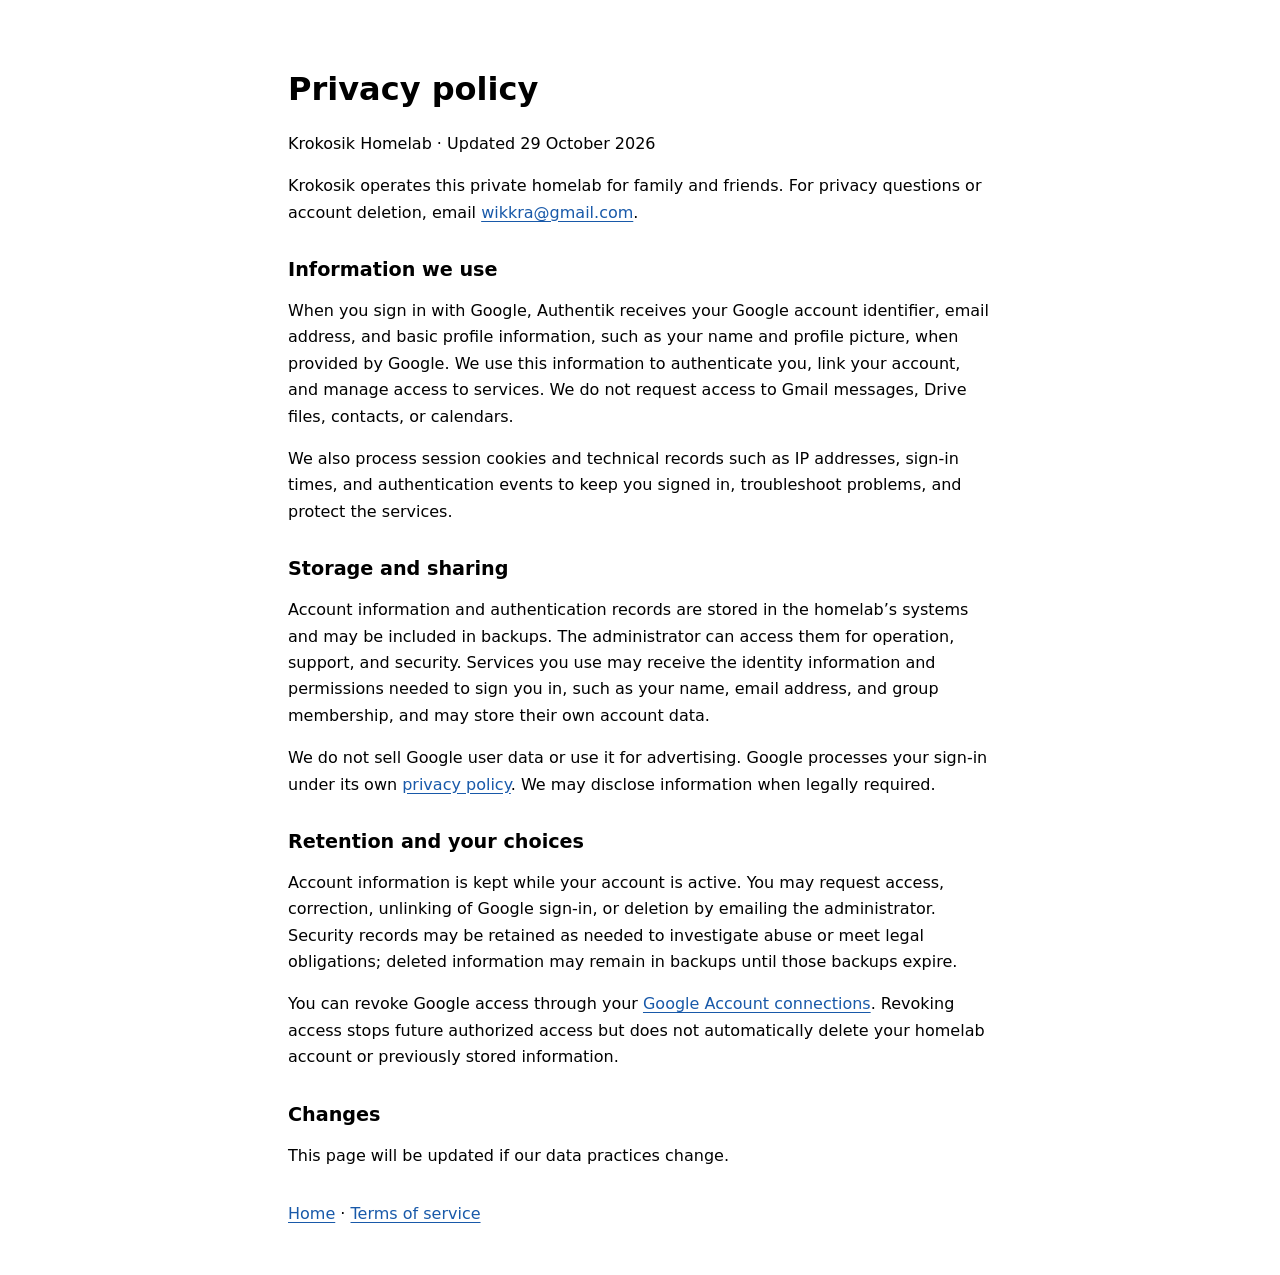
==== docs/oauth-pages/privacy.html @ 30c650ac "Add a homepage for google oauth" ====
<!doctype html>
<html lang="en">
<meta charset="utf-8">
<meta name="viewport" content="width=device-width, initial-scale=1">
<title>Privacy policy — Krokosik Homelab</title>
<link rel="stylesheet" href="style.css">
<main>
  <h1>Privacy policy</h1>
  <p>Krokosik Homelab · Updated 29 October 2026</p>
  <p>Krokosik operates this private homelab for family and friends. For privacy questions or account deletion, email <a href="mailto:wikkra@gmail.com">wikkra@gmail.com</a>.</p>
  <h2>Information we use</h2>
  <p>When you sign in with Google, Authentik receives your Google account identifier, email address, and basic profile information, such as your name and profile picture, when provided by Google. We use this information to authenticate you, link your account, and manage access to services. We do not request access to Gmail messages, Drive files, contacts, or calendars.</p>
  <p>We also process session cookies and technical records such as IP addresses, sign-in times, and authentication events to keep you signed in, troubleshoot problems, and protect the services.</p>
  <h2>Storage and sharing</h2>
  <p>Account information and authentication records are stored in the homelab’s systems and may be included in backups. The administrator can access them for operation, support, and security. Services you use may receive the identity information and permissions needed to sign you in, such as your name, email address, and group membership, and may store their own account data.</p>
  <p>We do not sell Google user data or use it for advertising. Google processes your sign-in under its own <a href="https://policies.google.com/privacy">privacy policy</a>. We may disclose information when legally required.</p>
  <h2>Retention and your choices</h2>
  <p>Account information is kept while your account is active. You may request access, correction, unlinking of Google sign-in, or deletion by emailing the administrator. Security records may be retained as needed to investigate abuse or meet legal obligations; deleted information may remain in backups until those backups expire.</p>
  <p>You can revoke Google access through your <a href="https://myaccount.google.com/connections">Google Account connections</a>. Revoking access stops future authorized access but does not automatically delete your homelab account or previously stored information.</p>
  <h2>Changes</h2>
  <p>This page will be updated if our data practices change.</p>
  <nav aria-label="Information"><a href="index.html">Home</a> · <a href="terms.html">Terms of service</a></nav>
</main>
</html>
---- docs/oauth-pages/style.css ----
:root { color-scheme: light dark; font-family: system-ui, sans-serif; line-height: 1.65; }
body { margin: 0; }
main { max-width: 44rem; margin: 0 auto; padding: 3rem 1.25rem; }
h1, h2 { line-height: 1.25; }
h2 { margin-top: 2rem; font-size: 1.2rem; }
a { color: light-dark(#1859a9, #9ecaff); text-underline-offset: .2em; }
nav { margin-top: 2rem; }
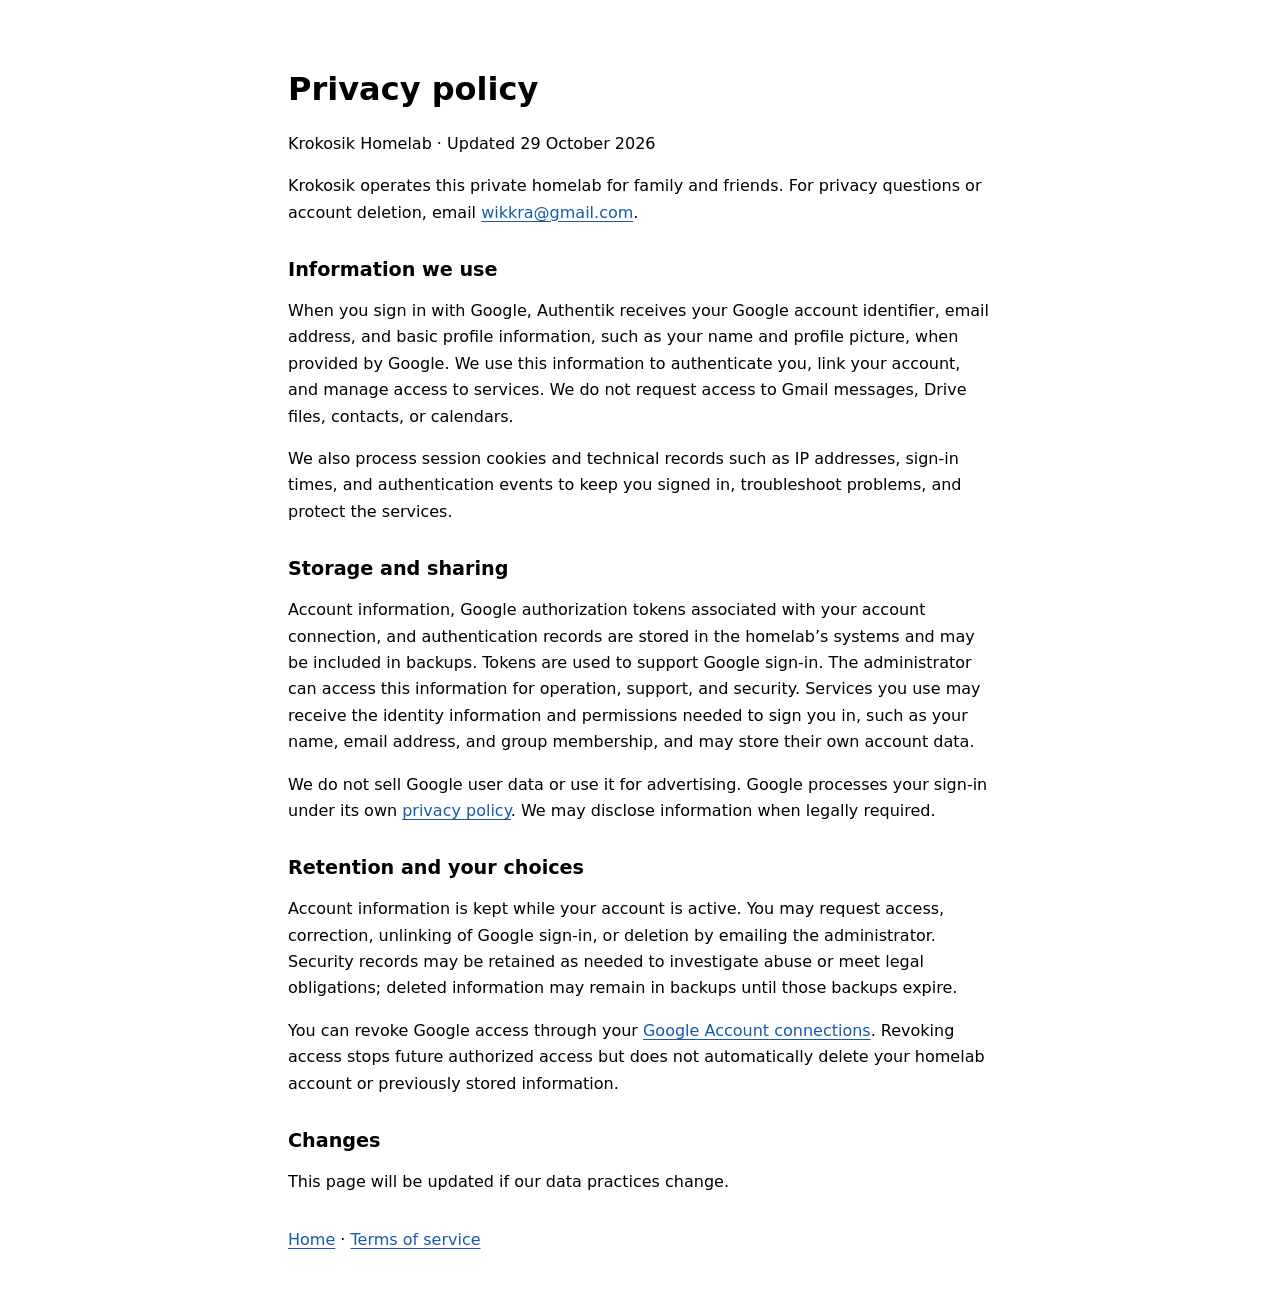
==== commit 98f6739c: "Add Google sign-in and public enrollment" ====
--- a/docs/oauth-pages/privacy.html
+++ b/docs/oauth-pages/privacy.html
@@ -12,7 +12,7 @@
   <p>When you sign in with Google, Authentik receives your Google account identifier, email address, and basic profile information, such as your name and profile picture, when provided by Google. We use this information to authenticate you, link your account, and manage access to services. We do not request access to Gmail messages, Drive files, contacts, or calendars.</p>
   <p>We also process session cookies and technical records such as IP addresses, sign-in times, and authentication events to keep you signed in, troubleshoot problems, and protect the services.</p>
   <h2>Storage and sharing</h2>
-  <p>Account information and authentication records are stored in the homelab’s systems and may be included in backups. The administrator can access them for operation, support, and security. Services you use may receive the identity information and permissions needed to sign you in, such as your name, email address, and group membership, and may store their own account data.</p>
+  <p>Account information, Google authorization tokens associated with your account connection, and authentication records are stored in the homelab’s systems and may be included in backups. Tokens are used to support Google sign-in. The administrator can access this information for operation, support, and security. Services you use may receive the identity information and permissions needed to sign you in, such as your name, email address, and group membership, and may store their own account data.</p>
   <p>We do not sell Google user data or use it for advertising. Google processes your sign-in under its own <a href="https://policies.google.com/privacy">privacy policy</a>. We may disclose information when legally required.</p>
   <h2>Retention and your choices</h2>
   <p>Account information is kept while your account is active. You may request access, correction, unlinking of Google sign-in, or deletion by emailing the administrator. Security records may be retained as needed to investigate abuse or meet legal obligations; deleted information may remain in backups until those backups expire.</p>
